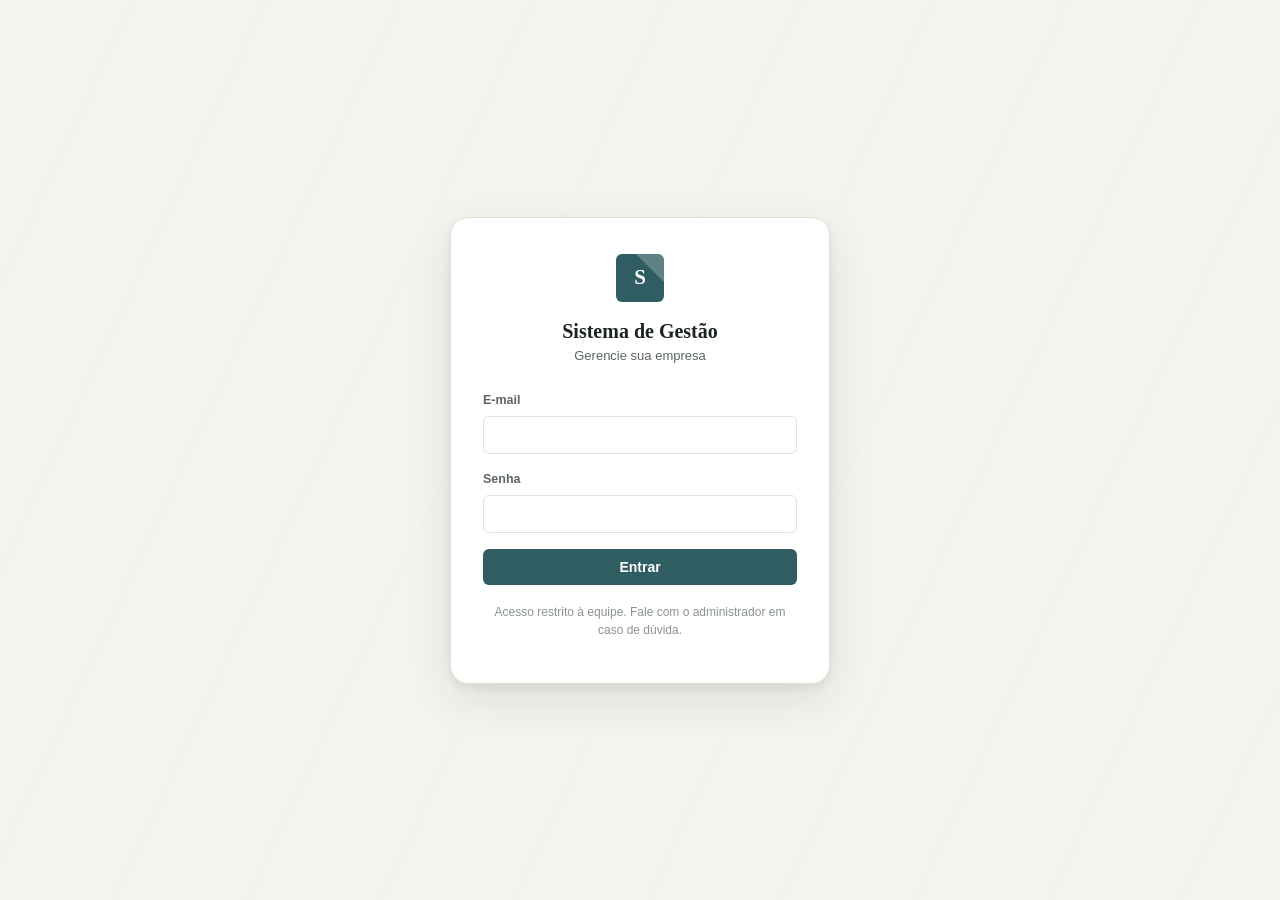
==== src/main/resources/static/index.html @ 0ac291fe "feat: começo do frontend" ====
<!doctype html>
<html lang="pt-BR">
<head>
    <meta charset="utf-8" />
    <title>Carregando…</title>
    <meta name="viewport" content="width=device-width, initial-scale=1" />
</head>
<body>
<script src="js/config.js"></script>
<script src="js/api.js"></script>
<script>
    // Ponto de entrada único: tenta descobrir se já existe sessão válida
    // (GET /auth/me) e decide para onde mandar o visitante.
    api.get("/api/v1/auth/me")
        .then(() => { window.location.replace("dashboard.html"); })
        .catch(() => { window.location.replace("login.html"); });
</script>
</body>
</html>
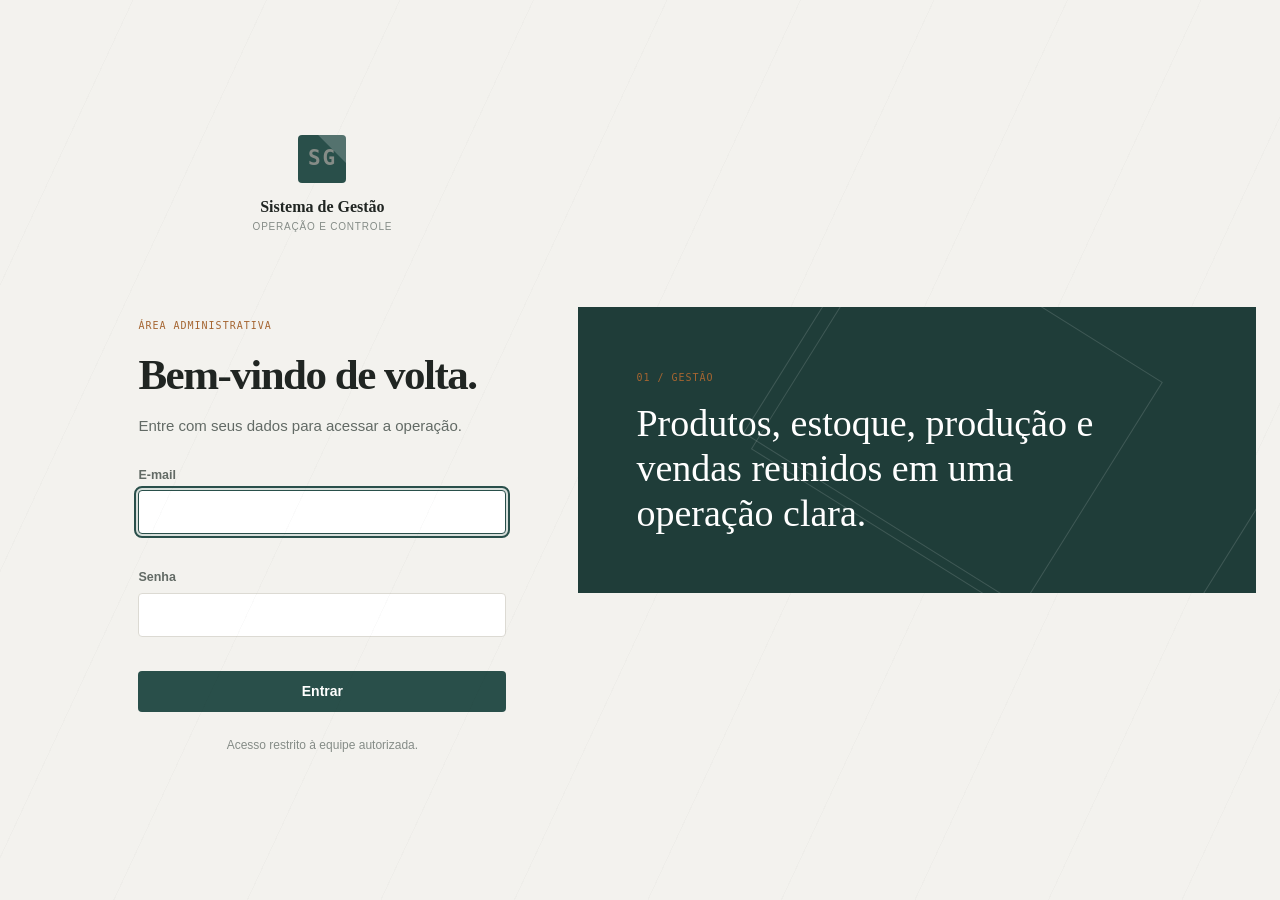
==== commit 6fd8bcd0: "melhorias no frontend, front mais interativo e visualmente melhor" ====
--- a/src/main/resources/static/index.html
+++ b/src/main/resources/static/index.html
@@ -1,19 +1,19 @@
-<!doctype html>
+<!DOCTYPE html>
 <html lang="pt-BR">
-<head>
-    <meta charset="utf-8" />
+  <head>
+    <meta charset="utf-8">
+    <meta name="viewport" content="width=device-width, initial-scale=1">
     <title>Carregando…</title>
-    <meta name="viewport" content="width=device-width, initial-scale=1" />
-</head>
-<body>
-<script src="js/config.js"></script>
-<script src="js/api.js"></script>
-<script>
-    // Ponto de entrada único: tenta descobrir se já existe sessão válida
-    // (GET /auth/me) e decide para onde mandar o visitante.
-    api.get("/api/v1/auth/me")
-        .then(() => { window.location.replace("dashboard.html"); })
-        .catch(() => { window.location.replace("login.html"); });
-</script>
-</body>
-</html>+  </head>
+  <body>
+    <p>Carregando…</p>
+    <script src="js/core/config.js"></script>
+    <script src="js/core/api.js"></script>
+    <script>
+      api
+        .get("/api/v1/auth/me")
+        .then(() => window.location.replace("dashboard.html"))
+        .catch(() => window.location.replace("login.html"));
+    </script>
+  </body>
+</html>
